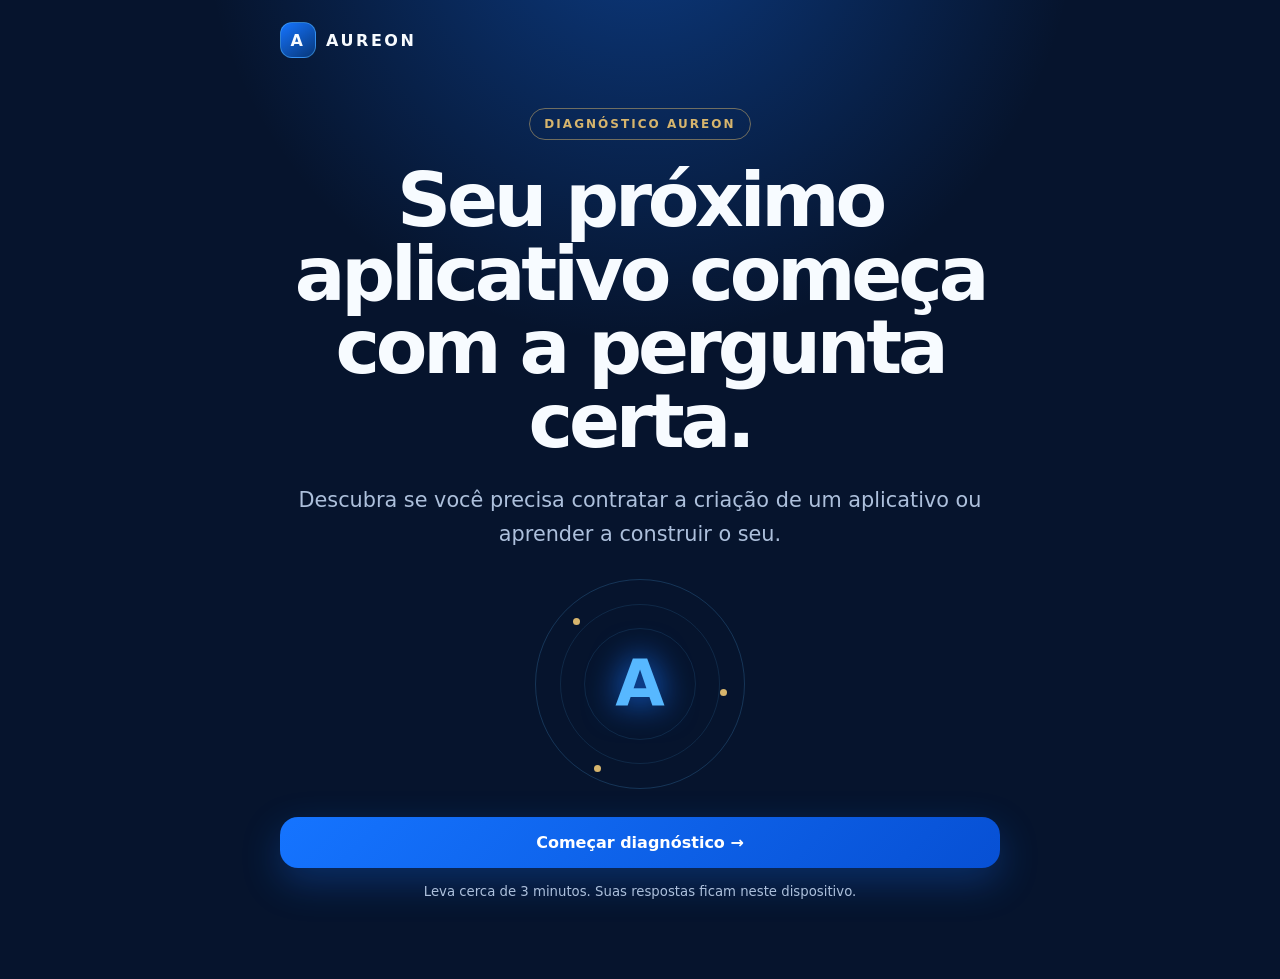
==== index.html @ 98a12d09 "feat: publish AUREON native diagnostic" ====
<!doctype html>
<html lang="pt-BR"><head>
<meta charset="utf-8"><meta name="viewport" content="width=device-width,initial-scale=1,viewport-fit=cover"><meta name="theme-color" content="#06142d">
<meta name="description" content="Descubra se você precisa criar um aplicativo ou aprender a construir o seu com a AUREON."><title>Diagnóstico AUREON</title>
<link rel="manifest" href="./manifest.webmanifest"><link rel="icon" href="./icon.svg"><link rel="stylesheet" href="./css/diagnostico.css">
</head><body><main class="app-shell">
<header class="topbar"><a class="brand" href="./" aria-label="AUREON — início"><span class="brand-mark">A</span><span>AUREON</span></a><button id="restart-button" class="text-button" type="button" hidden>Reiniciar</button></header>
<section class="progress-wrap" id="progress-wrap" hidden aria-label="Progresso do diagnóstico"><div class="progress-label"><span id="progress-copy">0 de 9</span><strong id="progress-percent">0%</strong></div><progress id="progress-value" max="100" value="0">0%</progress></section>
<section id="start-screen" class="screen hero" data-screen><div class="eyebrow">DIAGNÓSTICO AUREON</div><h1>Seu próximo aplicativo começa com a pergunta certa.</h1><p class="lead">Descubra se você precisa contratar a criação de um aplicativo ou aprender a construir o seu.</p><div class="hero-orbit" aria-hidden="true"><span></span><span></span><span></span><b>A</b></div><button class="primary-button" type="button" data-action="start">Começar diagnóstico →</button><p class="microcopy">Leva cerca de 3 minutos. Suas respostas ficam neste dispositivo.</p></section>
<section id="identity-screen" class="screen" data-screen hidden><div class="conversation" aria-live="polite"><article class="bubble"><span class="avatar">A</span><p>Antes de começar, quero entender quem está falando comigo.</p></article></div><form id="identity-form" class="form-card" novalidate>
<label for="name">Seu nome</label><input id="name" name="name" autocomplete="name" required><p class="field-error" data-error="name"></p>
<label for="phone">Seu WhatsApp</label><input id="phone" name="phone" inputmode="tel" autocomplete="tel" placeholder="(12) 99999-9999" required><p class="field-error" data-error="phone"></p>
<label for="email">Seu melhor e-mail</label><input id="email" name="email" type="email" autocomplete="email" required><p class="field-error" data-error="email"></p>
<label for="city">Cidade e estado</label><input id="city" name="city" placeholder="Campos do Jordão, SP" required><p class="field-error" data-error="city"></p>
<label class="consent"><input id="consent" name="consent" type="checkbox"><span>Concordo com o uso destas respostas para meu diagnóstico e para iniciar voluntariamente o contato no WhatsApp.</span></label><p class="field-error" data-error="consent"></p>
<button class="primary-button" type="submit">Continuar →</button></form><p class="legal-note">Ao continuar, você aceita os <a href="./terms.html">termos</a> e a <a href="./privacy.html">política de privacidade</a>.</p></section>
<section id="route-screen" class="screen" data-screen hidden><div class="conversation" aria-live="polite"><article class="bubble"><span class="avatar">A</span><p id="route-greeting">Qual resultado você busca agora?</p></article></div><div class="choice-grid"><button class="choice-card" type="button" data-route="build"><span>◆</span><strong>Quero que criem meu aplicativo</strong><small>Para empresa, projeto ou nova ideia.</small></button><button class="choice-card" type="button" data-route="learn"><span>✦</span><strong>Quero aprender a criar aplicativos</strong><small>Do primeiro projeto até uma nova renda.</small></button></div><button class="secondary-button" type="button" data-action="back-identity">← Voltar</button></section>
<section id="question-screen" class="screen" data-screen hidden><div id="conversation" class="conversation" aria-live="polite"></div><form id="answer-form" class="answer-panel"></form><button class="secondary-button" type="button" data-action="back-question">← Voltar</button></section>
<section id="result-screen" class="screen result" data-screen hidden><div class="eyebrow">DIAGNÓSTICO CONCLUÍDO</div><h2 id="result-title">Sua recomendação AUREON</h2><p id="result-description" class="lead"></p><article class="result-card"><span>RECOMENDAÇÃO</span><h3 id="result-product"></h3><strong id="result-price"></strong><button id="whatsapp-button" class="primary-button" type="button" disabled>WhatsApp da AUREON em configuração</button></article><p class="microcopy">Nada é enviado automaticamente.</p></section>
</main><div id="resume-dialog" class="modal" hidden role="dialog" aria-modal="true" aria-labelledby="resume-title"><div class="modal-card"><h2 id="resume-title">Continuar diagnóstico?</h2><p>Encontramos respostas salvas neste dispositivo.</p><button class="primary-button" data-action="resume">Continuar</button><button class="secondary-button" data-action="discard">Começar novamente</button></div></div><script type="module" src="./js/app.js"></script></body></html>
---- css/diagnostico.css ----
:root{--navy:#06142d;--blue:#1574ff;--electric:#57b8ff;--gold:#d7b56d;--surface:#0b1d3b;--text:#f7fbff;--muted:#adc0dc;--danger:#ff8d9a;--line:rgba(255,255,255,.13);font-family:Inter,ui-sans-serif,system-ui,-apple-system,"Segoe UI",sans-serif;color-scheme:dark}
*{box-sizing:border-box}html{background:var(--navy)}body{margin:0;min-height:100vh;color:var(--text);background:radial-gradient(circle at 50% -10%,rgba(21,116,255,.4),transparent 35%),var(--navy)}button,input{font:inherit}button{min-height:44px}.app-shell{width:min(100% - 28px,720px);min-height:100vh;margin:auto;padding:env(safe-area-inset-top) 0 calc(24px + env(safe-area-inset-bottom))}.topbar,.progress-label{display:flex;align-items:center;justify-content:space-between}.topbar{padding:22px 0}.brand{display:flex;align-items:center;gap:10px;color:var(--text);text-decoration:none;font-weight:900;letter-spacing:.16em}.brand-mark,.avatar{display:grid;place-items:center;width:36px;height:36px;border:1px solid rgba(87,184,255,.5);border-radius:12px;background:linear-gradient(145deg,var(--blue),#073779)}.text-button,.secondary-button{border:0;background:transparent;color:var(--muted);cursor:pointer}.screen{padding:28px 0 40px;animation:enter .35s ease}.screen[hidden],[hidden]{display:none!important}.hero,.result{text-align:center}.eyebrow{display:inline-flex;border:1px solid rgba(215,181,109,.5);border-radius:99px;padding:8px 14px;color:var(--gold);font-size:.75rem;font-weight:800;letter-spacing:.17em}h1{font-size:clamp(2.25rem,9vw,4.7rem);line-height:.98;letter-spacing:-.055em;margin:24px auto}h2{font-size:clamp(2rem,7vw,3.4rem)}.lead{color:var(--muted);font-size:clamp(1.05rem,3vw,1.3rem);line-height:1.65}.hero-orbit{width:210px;height:210px;margin:28px auto;position:relative;border:1px solid rgba(87,184,255,.2);border-radius:50%;display:grid;place-items:center}.hero-orbit:before,.hero-orbit:after{content:"";position:absolute;border:1px solid rgba(87,184,255,.12);border-radius:50%}.hero-orbit:before{inset:24px}.hero-orbit:after{inset:48px}.hero-orbit b{font-size:4rem;color:var(--electric);text-shadow:0 0 34px var(--blue)}.hero-orbit span{position:absolute;width:7px;height:7px;background:var(--gold);border-radius:50%}.hero-orbit span:nth-child(1){top:18%;left:18%}.hero-orbit span:nth-child(2){right:8%;top:52%}.hero-orbit span:nth-child(3){left:28%;bottom:8%}.primary-button{width:100%;border:0;border-radius:18px;background:linear-gradient(135deg,var(--blue),#0750d4);color:#fff;padding:16px 20px;font-weight:800;cursor:pointer;box-shadow:0 14px 38px rgba(21,116,255,.28)}.primary-button:disabled{opacity:.58;cursor:not-allowed}.microcopy,.legal-note{color:var(--muted);font-size:.83rem;line-height:1.5}.legal-note{text-align:center}.legal-note a{color:var(--electric)}.progress-wrap{padding:8px 0}.progress-label{color:var(--muted);font-size:.82rem;margin-bottom:8px}progress{width:100%;height:6px}.conversation{display:grid;gap:16px;margin-bottom:22px}.bubble{display:flex;gap:12px;align-items:flex-end}.bubble p{margin:0;background:rgba(255,255,255,.07);border:1px solid var(--line);border-radius:22px 22px 22px 6px;padding:17px 18px;line-height:1.55}.avatar{width:34px;height:34px;flex:0 0 34px}.form-card,.answer-panel,.result-card,.modal-card{background:rgba(11,29,59,.9);border:1px solid var(--line);border-radius:26px;padding:22px;box-shadow:0 24px 80px rgba(0,0,0,.25)}label{display:block;color:var(--muted);font-size:.83rem;font-weight:700;margin:14px 0 7px}input:not([type="checkbox"]):not([type="radio"]){width:100%;min-height:54px;border:1px solid var(--line);border-radius:15px;background:rgba(255,255,255,.055);color:var(--text);padding:0 15px}.consent{display:flex;gap:10px;align-items:flex-start;line-height:1.45}.consent input{width:20px;height:20px;accent-color:var(--blue)}.field-error{min-height:16px;color:var(--danger);font-size:.77rem}.choice-grid,.options{display:grid;gap:13px}.choice-card,.option-button{width:100%;min-height:76px;text-align:left;border:1px solid var(--line);border-radius:20px;background:linear-gradient(145deg,#10284e,#081a37);color:var(--text);padding:18px;cursor:pointer}.choice-card strong,.choice-card small{display:block}.choice-card strong{font-size:1.05rem;margin:8px 0}.choice-card small{color:var(--muted)}.option-button:has(input:checked){border-color:var(--electric);background:rgba(21,116,255,.24)}fieldset{border:0;padding:0;margin:0}.secondary-button{display:block;margin:20px auto 0}.result-card{margin:28px 0;text-align:left}.result-card span{color:var(--gold);font-size:.72rem;font-weight:800}.result-card h3{font-size:2rem}.result-card>strong{display:block;color:var(--electric);font-size:1.35rem;margin-bottom:22px}.modal{position:fixed;inset:0;background:rgba(0,7,20,.82);display:grid;place-items:center;padding:20px}.modal-card{width:min(100%,430px)}:focus-visible{outline:3px solid var(--electric);outline-offset:3px}@keyframes enter{from{opacity:0;transform:translateY(12px)}to{opacity:1;transform:none}}@media(min-width:640px){.choice-grid{grid-template-columns:1fr 1fr}.form-card{padding:30px}}@media(prefers-reduced-motion:reduce){*,*:before,*:after{animation-duration:.01ms!important;animation-iteration-count:1!important;scroll-behavior:auto!important}}
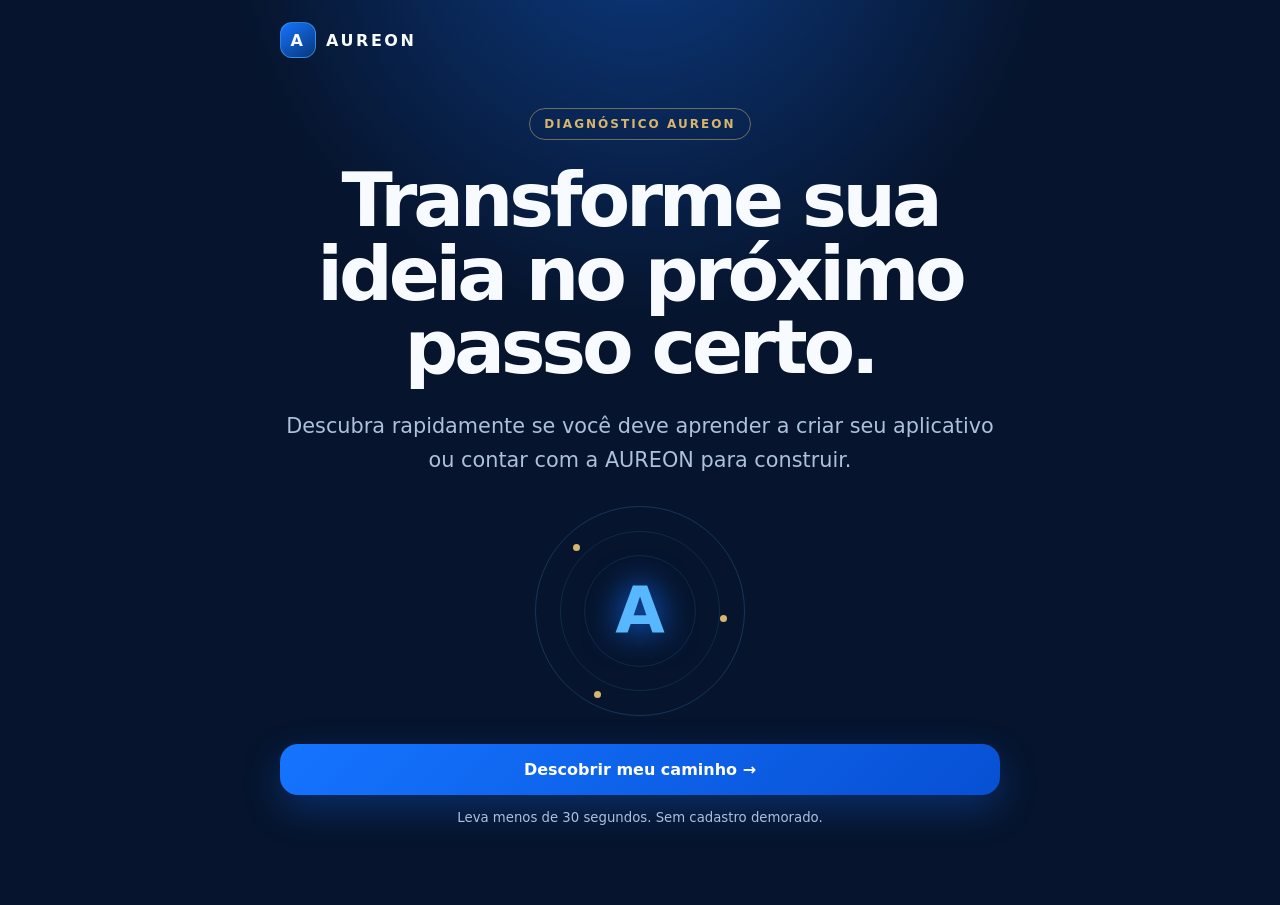
==== commit 895b679a: "feat: reduzir diagnóstico para três perguntas adaptativas" ====
--- a/index.html
+++ b/index.html
@@ -1,20 +1,19 @@
 <!doctype html>
 <html lang="pt-BR"><head>
-<meta charset="utf-8"><meta name="viewport" content="width=device-width,initial-scale=1,viewport-fit=cover"><meta name="theme-color" content="#06142d">
-<meta name="description" content="Descubra se você precisa criar um aplicativo ou aprender a construir o seu com a AUREON."><title>Diagnóstico AUREON</title>
-<link rel="manifest" href="./manifest.webmanifest"><link rel="icon" href="./icon.svg"><link rel="stylesheet" href="./css/diagnostico.css">
+<meta charset="utf-8"><meta http-equiv="Cache-Control" content="no-cache, no-store, must-revalidate"><meta name="viewport" content="width=device-width,initial-scale=1,viewport-fit=cover"><meta name="theme-color" content="#06142d">
+<meta name="description" content="Em menos de 30 segundos, descubra se o melhor caminho é aprender ou contratar a criação do seu aplicativo."><title>Diagnóstico AUREON</title>
+<link rel="manifest" href="./manifest.webmanifest"><link rel="icon" href="./icon.svg"><link rel="stylesheet" href="./css/diagnostico.css?v=20260923-9">
 </head><body><main class="app-shell">
 <header class="topbar"><a class="brand" href="./" aria-label="AUREON — início"><span class="brand-mark">A</span><span>AUREON</span></a><button id="restart-button" class="text-button" type="button" hidden>Reiniciar</button></header>
-<section class="progress-wrap" id="progress-wrap" hidden aria-label="Progresso do diagnóstico"><div class="progress-label"><span id="progress-copy">0 de 9</span><strong id="progress-percent">0%</strong></div><progress id="progress-value" max="100" value="0">0%</progress></section>
-<section id="start-screen" class="screen hero" data-screen><div class="eyebrow">DIAGNÓSTICO AUREON</div><h1>Seu próximo aplicativo começa com a pergunta certa.</h1><p class="lead">Descubra se você precisa contratar a criação de um aplicativo ou aprender a construir o seu.</p><div class="hero-orbit" aria-hidden="true"><span></span><span></span><span></span><b>A</b></div><button class="primary-button" type="button" data-action="start">Começar diagnóstico →</button><p class="microcopy">Leva cerca de 3 minutos. Suas respostas ficam neste dispositivo.</p></section>
-<section id="identity-screen" class="screen" data-screen hidden><div class="conversation" aria-live="polite"><article class="bubble"><span class="avatar">A</span><p>Antes de começar, quero entender quem está falando comigo.</p></article></div><form id="identity-form" class="form-card" novalidate>
-<label for="name">Seu nome</label><input id="name" name="name" autocomplete="name" required><p class="field-error" data-error="name"></p>
-<label for="phone">Seu WhatsApp</label><input id="phone" name="phone" inputmode="tel" autocomplete="tel" placeholder="(12) 99999-9999" required><p class="field-error" data-error="phone"></p>
-<label for="email">Seu melhor e-mail</label><input id="email" name="email" type="email" autocomplete="email" required><p class="field-error" data-error="email"></p>
-<label for="city">Cidade e estado</label><input id="city" name="city" placeholder="Campos do Jordão, SP" required><p class="field-error" data-error="city"></p>
-<label class="consent"><input id="consent" name="consent" type="checkbox"><span>Concordo com o uso destas respostas para meu diagnóstico e para iniciar voluntariamente o contato no WhatsApp.</span></label><p class="field-error" data-error="consent"></p>
-<button class="primary-button" type="submit">Continuar →</button></form><p class="legal-note">Ao continuar, você aceita os <a href="./terms.html">termos</a> e a <a href="./privacy.html">política de privacidade</a>.</p></section>
-<section id="route-screen" class="screen" data-screen hidden><div class="conversation" aria-live="polite"><article class="bubble"><span class="avatar">A</span><p id="route-greeting">Qual resultado você busca agora?</p></article></div><div class="choice-grid"><button class="choice-card" type="button" data-route="build"><span>◆</span><strong>Quero que criem meu aplicativo</strong><small>Para empresa, projeto ou nova ideia.</small></button><button class="choice-card" type="button" data-route="learn"><span>✦</span><strong>Quero aprender a criar aplicativos</strong><small>Do primeiro projeto até uma nova renda.</small></button></div><button class="secondary-button" type="button" data-action="back-identity">← Voltar</button></section>
+<section class="progress-wrap" id="progress-wrap" hidden aria-label="Progresso do diagnóstico"><div class="progress-label"><span id="progress-copy">0 de 3</span><strong id="progress-percent">0%</strong></div><progress id="progress-value" max="100" value="0">0%</progress></section>
+
+<section id="start-screen" class="screen hero" data-screen><div class="eyebrow">DIAGNÓSTICO AUREON</div><h1>Transforme sua ideia no próximo passo certo.</h1><p class="lead">Descubra rapidamente se você deve aprender a criar seu aplicativo ou contar com a AUREON para construir.</p><div class="hero-orbit" aria-hidden="true"><span></span><span></span><span></span><b>A</b></div><button class="primary-button" type="button" data-action="start">Descobrir meu caminho →</button><p class="microcopy">Leva menos de 30 segundos. Sem cadastro demorado.</p></section>
+
+<section id="route-screen" class="screen" data-screen hidden><div class="conversation" aria-live="polite"><article class="bubble"><span class="avatar">A</span><p>O que você precisa agora?</p></article></div><div class="choice-grid"><button class="choice-card" type="button" data-route="learn"><span>✦</span><strong>Quero aprender a criar aplicativos</strong><small>Começar do zero com as ferramentas certas.</small></button><button class="choice-card" type="button" data-route="build"><span>◆</span><strong>Quero um aplicativo para meu negócio</strong><small>Receber uma recomendação para meu projeto.</small></button></div><button class="secondary-button" type="button" data-action="back-start">← Voltar</button></section>
+
 <section id="question-screen" class="screen" data-screen hidden><div id="conversation" class="conversation" aria-live="polite"></div><form id="answer-form" class="answer-panel"></form><button class="secondary-button" type="button" data-action="back-question">← Voltar</button></section>
-<section id="result-screen" class="screen result" data-screen hidden><div class="eyebrow">DIAGNÓSTICO CONCLUÍDO</div><h2 id="result-title">Sua recomendação AUREON</h2><p id="result-description" class="lead"></p><article class="result-card"><span>RECOMENDAÇÃO</span><h3 id="result-product"></h3><strong id="result-price"></strong><button id="whatsapp-button" class="primary-button" type="button" disabled>WhatsApp da AUREON em configuração</button></article><p class="microcopy">Nada é enviado automaticamente.</p></section>
-</main><div id="resume-dialog" class="modal" hidden role="dialog" aria-modal="true" aria-labelledby="resume-title"><div class="modal-card"><h2 id="resume-title">Continuar diagnóstico?</h2><p>Encontramos respostas salvas neste dispositivo.</p><button class="primary-button" data-action="resume">Continuar</button><button class="secondary-button" data-action="discard">Começar novamente</button></div></div><script type="module" src="./js/app.js"></script></body></html>
+
+<section id="identity-screen" class="screen" data-screen hidden><div class="conversation" aria-live="polite"><article class="bubble"><span class="avatar">A</span><p>Diagnóstico concluído. Como podemos chamar você para mostrar o resultado?</p></article></div><form id="identity-form" class="form-card" novalidate><label for="name">Seu nome</label><input id="name" name="name" autocomplete="name" required><p class="field-error" data-error="name"></p><button class="primary-button" type="submit">Ver meu resultado →</button></form><p class="legal-note">Ao continuar, você aceita os <a href="./terms.html">termos</a> e a <a href="./privacy.html">política de privacidade</a>.</p><button class="secondary-button" type="button" data-action="back-from-name">← Voltar</button></section>
+
+<section id="result-screen" class="screen result" data-screen hidden><div class="eyebrow">DIAGNÓSTICO CONCLUÍDO</div><h2 id="result-title">Sua recomendação AUREON</h2><p id="result-description" class="lead"></p><article class="result-card"><span>RECOMENDAÇÃO</span><h3 id="result-product"></h3><strong id="result-price"></strong><button id="whatsapp-button" class="primary-button" type="button" disabled>Carregando recomendação…</button><button id="support-button" class="secondary-button support-button" type="button" hidden></button></article><p class="microcopy">Nada é enviado automaticamente. Você escolhe como continuar.</p></section>
+</main><script type="module" src="./js/app.js?v=20260923-9"></script></body></html>
